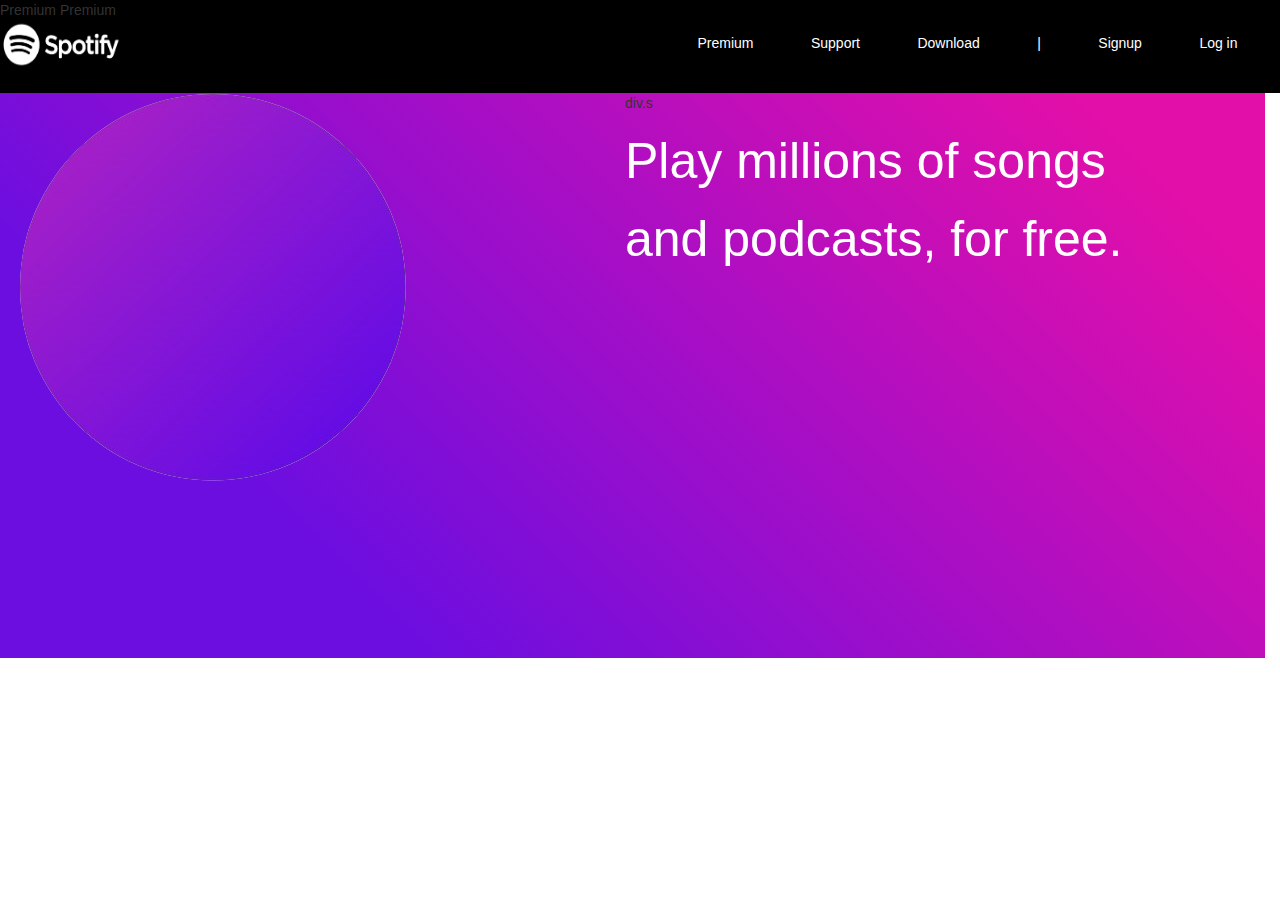
==== responsiveSpoty.html @ 9828560c "file transfer" ====
<!DOCTYPE html>
<html>
<head>
    <meta charset='utf-8'>
    <meta http-equiv='X-UA-Compatible' content='IE=edge'>
    <title>Page Title</title>
    <meta name='viewport' content='width=device-width, initial-scale=1'>
    <link rel='stylesheet' type='text/css' media='screen' href='main.css'>
    <script src='main.js'></script>
    <link rel="stylesheet" href="https://maxcdn.bootstrapcdn.com/bootstrap/3.4.1/css/bootstrap.min.css">

</head>
<body>
    <script src="https://ajax.googleapis.com/ajax/libs/jquery/3.7.1/jquery.min.js"></script>

<!-- Latest compiled JavaScript -->
<script src="https://maxcdn.bootstrapcdn.com/bootstrap/3.4.1/js/bootstrap.min.js"></script>

<nav>
<div class="row" >
    <div class="col-md-6">
        <span class="navSound">  Premium  </span>
        <span class="navSound">   </span>
        <span class="navSound">  Premium  </span>
        <div class="svg"><img src="assets/PngItem_1897269-removebg-preview.png" alt="" style="height: 49px; width: 125px;"></div>
    </div>
    <div >
        <div class="Premium mb-1">
            <ul class="mx-auto"  style="display: flex; justify-content: space-evenly; align-items: center ; " >
                <li > Premium</li>
                <li   >Support</li>
                <li>Download</li>
                <li>|</li>
                <li >Signup</li>
                <li>Log in</li>
            </ul>
            
        
        </div>
    </div>
</div>

</nav>
<section >
    <div class="row">
    
        <div class="phone">
            <div class="col-md-6 ">
            <div class="bag">
                
                <img id="bubble1" src="assets/bubble1-removebg-preview.png" alt="">
            </div>
            </div>
            div.s
            <div class="col-md6 " style="width: 100%;">
            <div class="play">
                <h2 class="write">Play millions of songs 
                </h2>
                <h2 class="write"> and podcasts, for free.</h2>
                <br><br>
                <!-- <div class="readyButton button1">GET SPOTIFY FREE</div> -->
            </div>
            <!-- <div class="phonefram">
                <div class="framnoch"></div>
            </div> -->
            <!-- <div class="phone2 ">
                <img class="iphone" src="assets/phone.jpg" alt="">
            </div> -->
            <!-- <div class="bubble2">
                <img src="assets/bubble1-removebg-preview.png" alt="">
            </div> -->
        </div>

    </div>
</div>
</section>
</body>
</html>
---- main.css ----
* {
    margin: 0;
    padding: 0;
    box-sizing: border-box;
    list-style: none;
  }
  nav{

    width: 100%;
    background-color: black;
   
}
.Premium{
 
    top: -310px;
    height: 6rem;
    width: 100%;
 color: white;
 margin-top: 33px;

font-family: 'Franklin Gothic Medium', 'Arial Narrow', Arial, sans-serif;
  }
  /* nave bar----------------------------------------------------------------------------------------------- */
  .phone{
    position: absolute;
    width: 100%;
    height: 565px;
    background-color: rgb(240, 55, 166);
    
    background: rgb(108,14,224);
    background: linear-gradient(45deg, rgba(108,14,224,1) 24%, rgba(227,15,169,1) 90%);
     
     
 }
 .bag{ 
 

    height: 601px;
    width: 100%;
    /* position: absolute; */
    /* left: 771px; */
    /* top: -22px; */
    border: 0px;
    /* border-color: blueviolet;
    margin-left: -75px; */

}
.play{
    
    
   
    
    z-index: 2;
}
.write{
    position: relative;
    line-height: 1.15;
    font-size: 50px;
    
    color: white;
    font-family: 'Franklin Gothic Medium', 'Arial Narrow', Arial, sans-serif;
}
.readyButton{
    position: relative;
    background-color: rgb(255, 255, 255);
    width: 193px;
    height: fit-content;
    /* position: relative;
    top: 91px;
    left: -338px; */
    border-radius: 500px;
    border-width: 10px;
    padding: 14px;
    letter-spacing: 2px;
    font-size: 16px;
    font-weight: bold;
    font-family: 'Franklin Gothic Medium', 'Arial Narrow', Arial, sans-serif;
    cursor: pointer;
    margin-left: -384px;
    
    z-index: 62;

}
.button1{
    position: relative;
    left: 245px;
    margin-left: 10px;
}
.phonefram{
    position: relative;
height: 600px;
width: 313px;
background-color: white;
left: 194px;
z-index: 1;
top: -193px;
border-top-left-radius: 39px;
border-top-right-radius: 39px;

}
.framnoch{
    position: relative;
    top: 15px;
   
    left: 124px;
    height: 8px;
    width: 75px;
    background-color: black;
    border-radius: 100px;
}
 .phone2{
    position: relative;
    height: 500px;
    width: 180px;

    left: 200px;
    bottom: -78px;
    top: -489px;
    z-index: 2;
}
.iphone{
   
    position: relative;
    height: 416px;
    width: 301px;
    top: -244px;
    left: 10px;
}
 .bubble2{
    position: relative;
    height: 500px;
    width: 500px;
    top: -1169px;
    left: 74px;

}
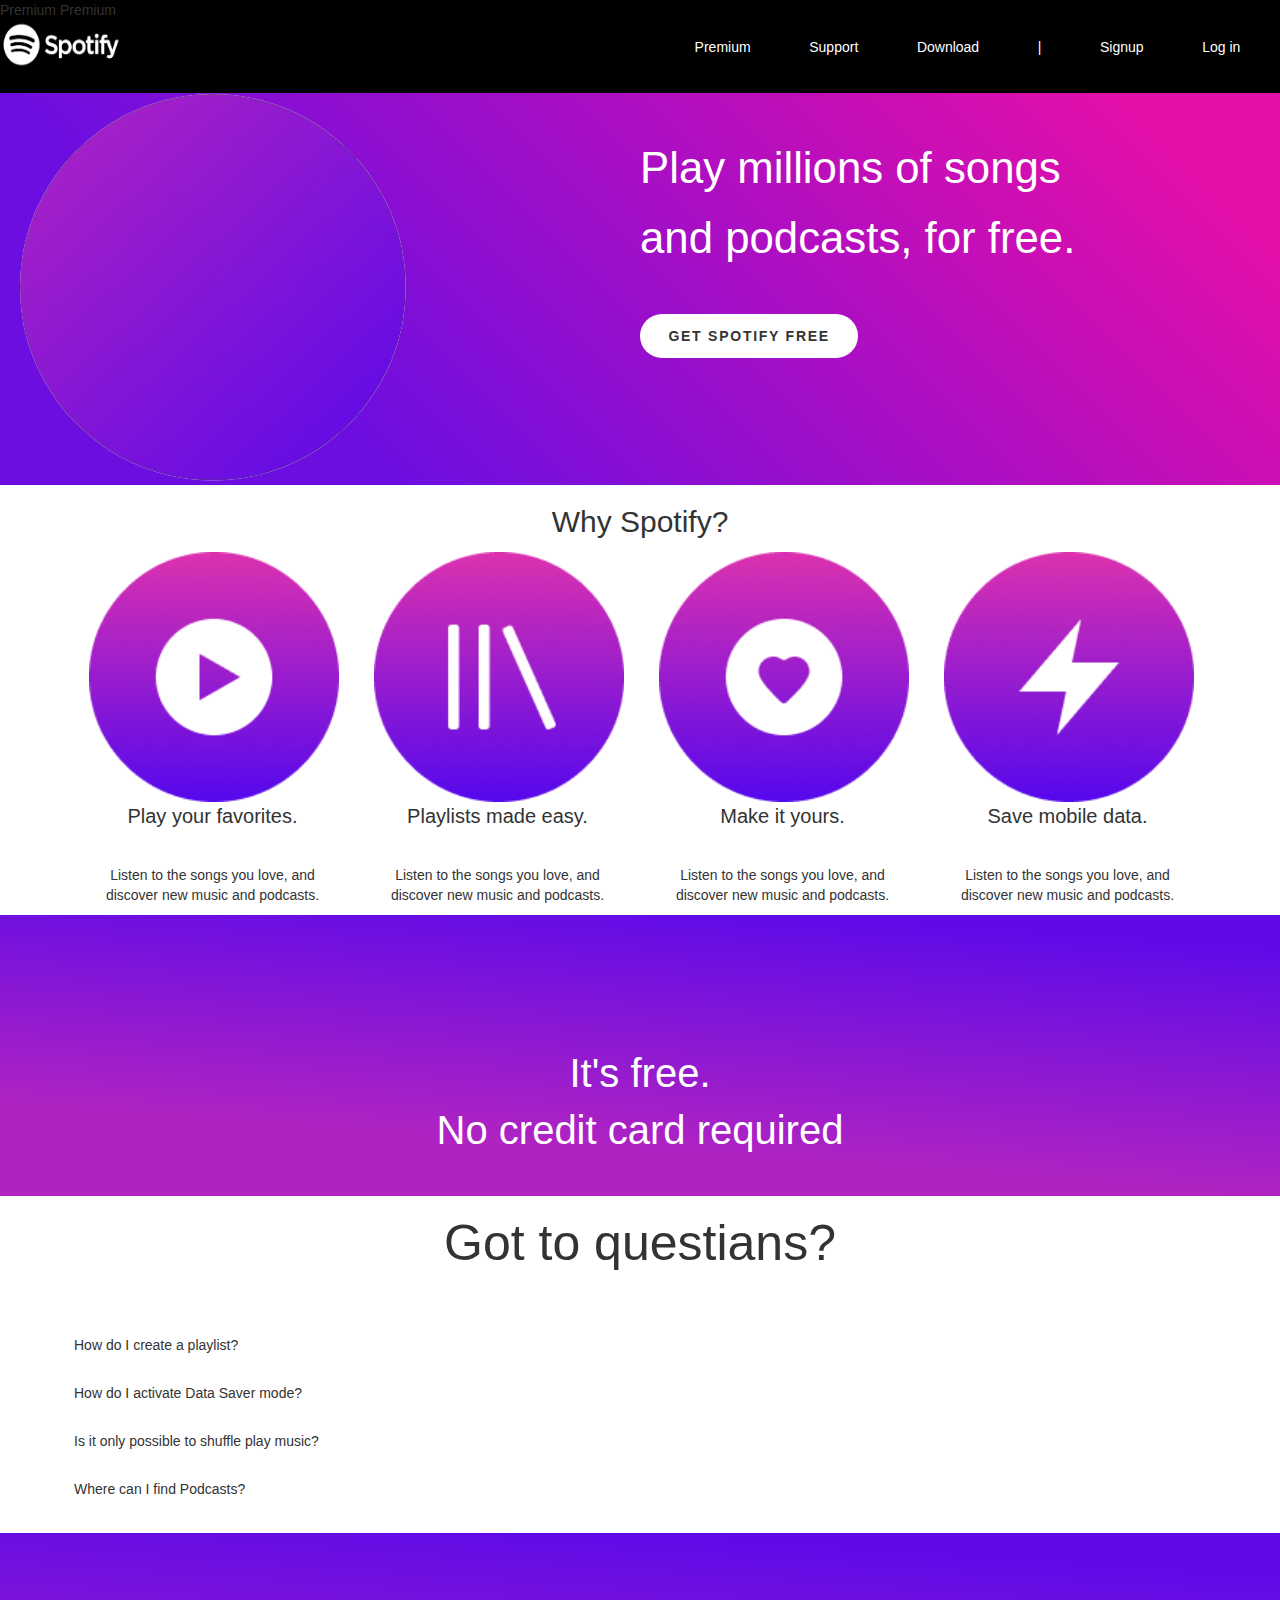
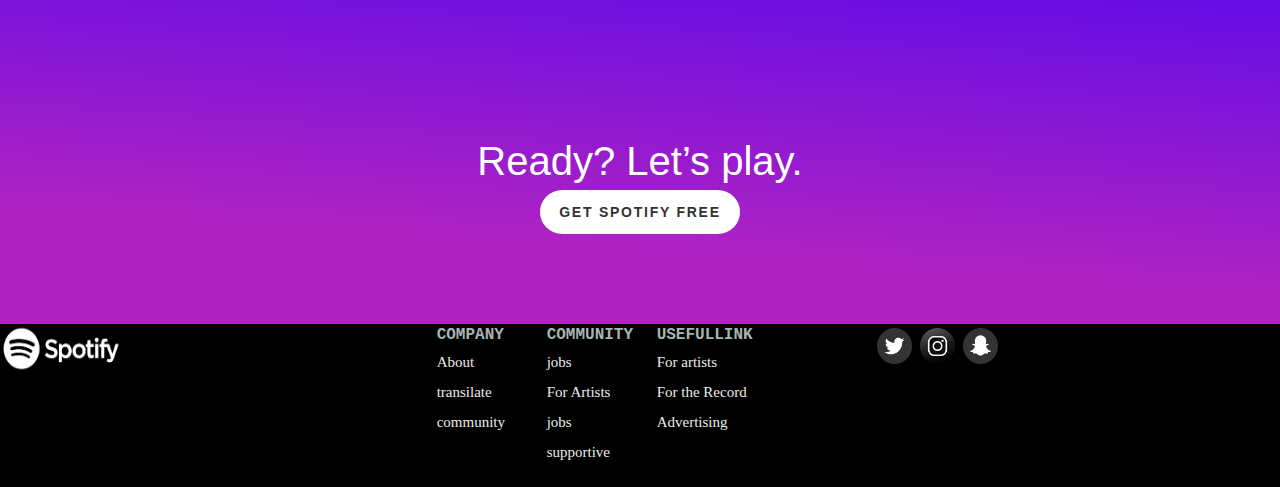
==== commit 6a7cd240: "done" ====
--- a/responsiveSpoty.html
+++ b/responsiveSpoty.html
@@ -41,25 +41,26 @@
 </div>
 
 </nav>
-<section >
-    <div class="row">
+<section class="phone" >
+    <div class="row ">
     
-        <div class="phone">
-            <div class="col-md-6 ">
-            <div class="bag">
+        
+            <div class="col-md-6 bag ">
+            
                 
                 <img id="bubble1" src="assets/bubble1-removebg-preview.png" alt="">
+            
             </div>
-            </div>
-            div.s
-            <div class="col-md6 " style="width: 100%;">
-            <div class="play">
-                <h2 class="write">Play millions of songs 
+            
+             <div class="col-md4  " style="margin-top: 5rem;"  >
+            <h2 class="write padding:2em">Play millions of songs 
                 </h2>
                 <h2 class="write"> and podcasts, for free.</h2>
-                <br><br>
-                <!-- <div class="readyButton button1">GET SPOTIFY FREE</div> -->
-            </div>
+                <br><br> 
+                <div class=" col-md-2 readyButton " style="text-align: center;margin-bottom: 5rem;">GET SPOTIFY FREE</div>
+                </div>
+                <!--  -->
+            
             <!-- <div class="phonefram">
                 <div class="framnoch"></div>
             </div> -->
@@ -69,9 +70,172 @@
             <!-- <div class="bubble2">
                 <img src="assets/bubble1-removebg-preview.png" alt="">
             </div> -->
+        
+
+    </div>
+
+</section>
+<section>
+    <div class="row" style="text-align: center">
+    <div class="col-12">
+        <div class="likename"><h2>Why Spotify?</h2> </div>
+    </div>
+</div>
+<div class="row " style="text-align: center;">
+    <div class="container ">
+    <div class="col-sm-6 col-md-3  ">
+         <li ><img class="icone" src="assets/play.png" alt=""> <p class="textlike">Play your favorites.</p></li><br>
+         <p>Listen to the songs you love, and discover new music and podcasts.</p>
+    </div>
+    <div class=" col-sm-6 col-md-3">
+        <li><img class="icone" src="assets/bookd.png"> <p  class="textlike"> Playlists made easy.</p></li>
+        <br><p>Listen to the songs you love, and discover new music and podcasts.</p>
+   </div>
+   <div class=" col-sm-6 col-md-3">
+    <li> <img class="icone" src="assets/like.png" alt=""> <p  class="textlike">  Make it yours.</p></li>
+    <br><p>Listen to the songs you love, and discover new music and podcasts.</p>
+</div>
+<div class=" col-sm-6 col-md-3  ">
+    <li><img class="icone" src="assets/thun.png" alt=""> <p  class="textlike">Save mobile data.</p></li>
+    <br><p>Listen to the songs you love, and discover new music and podcasts.</p>
+</div>
+        
+
+
+</div> 
+        
+      
+        
+    </div>
+
+</section>
+<!-- it is freeeeeeeeeeeeeee -->
+<section>
+    <div class="row">
+        <div class="col-md-12">
+            <div class="free"> <div class="freetext p-2">It's free.<br>
+                No credit card required</div></div>
         </div>
-
-    </div>
+    </div>
+    <div></div>
+</section>
+<!-- got questionssssssssssssssssssssss -->
+<h2 style="text-align: center; font-size: 5rem;">Got to questians?</h2>
+<section style="padding-top: 5rem;">
+   
+        <div class="container">
+            <div class="row">
+                <div class="col-sm-12">
+                    <div class="quetians">
+            
+
+            
+                        <ul>
+                            <li><details><summary>
+                                
+                                How do I create a playlist?
+                            </summary>
+                    
+                                <h5>To create one:</h5><br><br>
+                                <p class="qusSummary">
+                                    1. Tap Your Library.<br>
+                                    2. Tap CREATE.<br>
+                                    3. Give your playlist a name.<br>
+                                    4. Start adding songs (and we'll help you along).</p>
+            
+                            </p></details></li><br>
+            
+                            <li><details><summary>
+                                How do I activate Data Saver mode?<br><br>
+                            </summary><p class="qusSummary" >
+                                1. Tap Home. <br>
+                                2. Tap Settings.<br>
+                                3. Tap Data Saver.<br>
+                                4. Switch on Data Saver.<br><br>
+                            </p></details></li>
+                          
+            
+                            <li><details><summary>
+                                Is it only possible to shuffle play music?<br><br>
+                            </summary><p class="qusSummary" >
+                                Any playlist with the shuffle icon will play on shuffle.<br>
+                                Some playlists won't have the shuffle icon, so you can tap any song to play it.<br><br>
+                            </p></details></li>
+            
+                            <li><details><summary>
+                                Where can I find Podcasts?<br><br>
+                            </summary><p>
+                                </p></details></li>
+                            
+                        </ul>
+                    </div>
+                </div>
+                
+        </div>
+    </div>
+</section>
+<section style="text-align: center ; "> 
+    <div class="row">
+        <div class="col-sm-12 ">
+ <div class="ready" style="text-align: center;" >
+        <!-- <div class="readyBubble"> -->
+        <!-- <img class="readyimgbub" src="assets/redyBubble.svg" alt=""> -->
+        <!-- </div> -->
+        <div class="pt-5" style="padding-top: 20rem; margin-bottom: 5rem;"> <div class="readyHead "> Ready? Let’s play.</div>
+        <div class="readyButton " style="width: 20rem;margin: auto;">GET SPOTIFY FREE</div>  </div>
+
+    </div>
+    </div>
+</div>
+</section>
+<!-- footerrrrrrrrrrrrrrrrr -->
+<section style="background-color: black;">
+    <div class="row">
+<div class="col-md-4">
+    <div class="svg svg1"><img src="assets/PngItem_1897269-removebg-preview.png" alt="" style="height: 49px; width: 125px;"></div>
+</div>
+<div class="col-md-4">     <div class="table">
+    <table>
+        <tr>
+            <th>COMPANY</th>
+        <th>COMMUNITY</th>
+    <th> USEFULLINK</th>
+    </tr>
+    <tr>
+        <td>About</td>
+        <td>jobs</td>
+        <td>For artists</td>
+    </tr>
+    <tr>
+        <td>transilate</td>
+        <td>For Artists</td>
+        <td>For the Record </td>
+        
+    </tr>
+    <tr>
+        <td>community</td>
+        <td>jobs</td>
+        <td>Advertising</td>
+    </tr>
+    <tr>
+        <td> </td>
+        <td>supportive</td> 
+    </tr>
+        
+    </table>
+    
+            </div></div>
+            <div class="col-md-4">
+                <div class="share" >
+                    <ul style="display: flex;">
+                
+                    
+                    <li ><img class="png"  src="assets/teeet.png" alt=""></li>
+                    <li ><img class="png" src="assets/insta.png" alt=""></li>
+                    <li ><img class="png" src="assets/snap.png" alt=""></li>
+                </ul>
+                </div>
+            </div>
 </div>
 </section>
 </body>
--- a/main.css
+++ b/main.css
@@ -23,9 +23,9 @@
   }
   /* nave bar----------------------------------------------------------------------------------------------- */
   .phone{
-    position: absolute;
-    width: 100%;
-    height: 565px;
+   
+   
+   /* height: 70rem; */
     background-color: rgb(240, 55, 166);
     
     background: rgb(108,14,224);
@@ -36,7 +36,7 @@
  .bag{ 
  
 
-    height: 601px;
+    /* height: 601px; */
     width: 100%;
     /* position: absolute; */
     /* left: 771px; */
@@ -51,41 +51,38 @@
     
    
     
-    z-index: 2;
+   
 }
 .write{
-    position: relative;
+   padding-left: 0.63em;
     line-height: 1.15;
-    font-size: 50px;
+    font-size: 3.125em;
     
     color: white;
     font-family: 'Franklin Gothic Medium', 'Arial Narrow', Arial, sans-serif;
 }
 .readyButton{
-    position: relative;
+   
     background-color: rgb(255, 255, 255);
-    width: 193px;
-    height: fit-content;
+    
     /* position: relative;
     top: 91px;
     left: -338px; */
-    border-radius: 500px;
-    border-width: 10px;
-    padding: 14px;
-    letter-spacing: 2px;
-    font-size: 16px;
+    border-radius: 31.25em;
+    border-width: 06.2em;
+    padding: 0.87em;
+    letter-spacing: 0.125em;
+    font-size: 1em;
     font-weight: bold;
     font-family: 'Franklin Gothic Medium', 'Arial Narrow', Arial, sans-serif;
     cursor: pointer;
-    margin-left: -384px;
-    
-    z-index: 62;
+    
+    
+  
 
 }
 .button1{
-    position: relative;
-    left: 245px;
-    margin-left: 10px;
+    
 }
 .phonefram{
     position: relative;
@@ -134,4 +131,117 @@
     top: -1169px;
     left: 74px;
 
-}+}
+/* likeeeeeeeeeeeeeeeeeeeeeeeee why spotify */
+.likename{
+
+    
+    text-align: center;
+    font-size: 1.8rem;
+    font-family: 'Franklin Gothic Medium', 'Arial Narrow', Arial, sans-serif;
+}
+.icone{
+    height: 25rem;
+    width: 25rem;
+}
+.free{
+    
+padding-top: 13rem;
+    background: linear-gradient(4deg, rgba(176, 35, 194) 24%, rgba(96, 11, 231) 90%); 
+
+    height: 28.12rem;
+   
+   
+    text-align: center;
+    
+    
+}
+.freetext{
+ 
+   font-size: 4rem;
+   color: white;
+   font-family: 'Franklin Gothic Medium', 'Arial Narrow', Arial, sans-serif;
+}
+.textlike{
+    font-size: 2rem;
+    font-family: 'Franklin Gothic Medium', 'Arial Narrow', Arial, sans-serif;
+    font-weight: 1rem;
+
+}
+.ready{
+
+    
+    background-color: rgb(61, 7, 34);
+     height: 39.12rem; 
+   
+    z-index: 25;
+    
+    /* background-image: url(assets/redyBubble.svg); */
+    background: linear-gradient(4deg, rgba(176, 35, 194) 24%, rgba(96, 11, 231) 90%); 
+}
+.readyHead{
+
+
+    /* height: 12.5rem;
+    width: 55rem; */
+    font-size: 4rem;
+    color: white;
+    font-weight: 37.5rem;
+    
+    z-index: 56;
+   
+    }
+    .readyBubble{
+       
+       
+        height:51rem;
+        width: 60rem;
+    }
+    .readyimgbub{
+        margin-left: 26rem;
+        height: 60rem;
+        width: 90rem;
+    }
+    /* foteeeeeeeeeett */
+    
+    table {
+        
+       
+    
+       
+        border-collapse: collapse;
+     }
+     
+     td{
+         /* padding-left: 42px;
+         padding-top: 60px; */
+         font-size: 1.5rem;
+         color: rgb(236, 236, 236);
+         font-family: ' monospace';
+         line-height: 3rem;
+     }
+     
+     tr{
+         font-size: 1.6rem;
+       
+         color: rgb(168, 180, 180);
+     }
+     .share{
+
+     width: 19rem;
+     height: 15rem;
+    
+     
+     }
+     .png{
+         height: 3.6rem;
+         width: 3.5rem;
+     }
+     th{
+         font-family: 'Courier New', Courier, monospace;
+         inline-size: 11rem;
+     }
+     li{
+    
+        padding: 0.4rem;
+      }